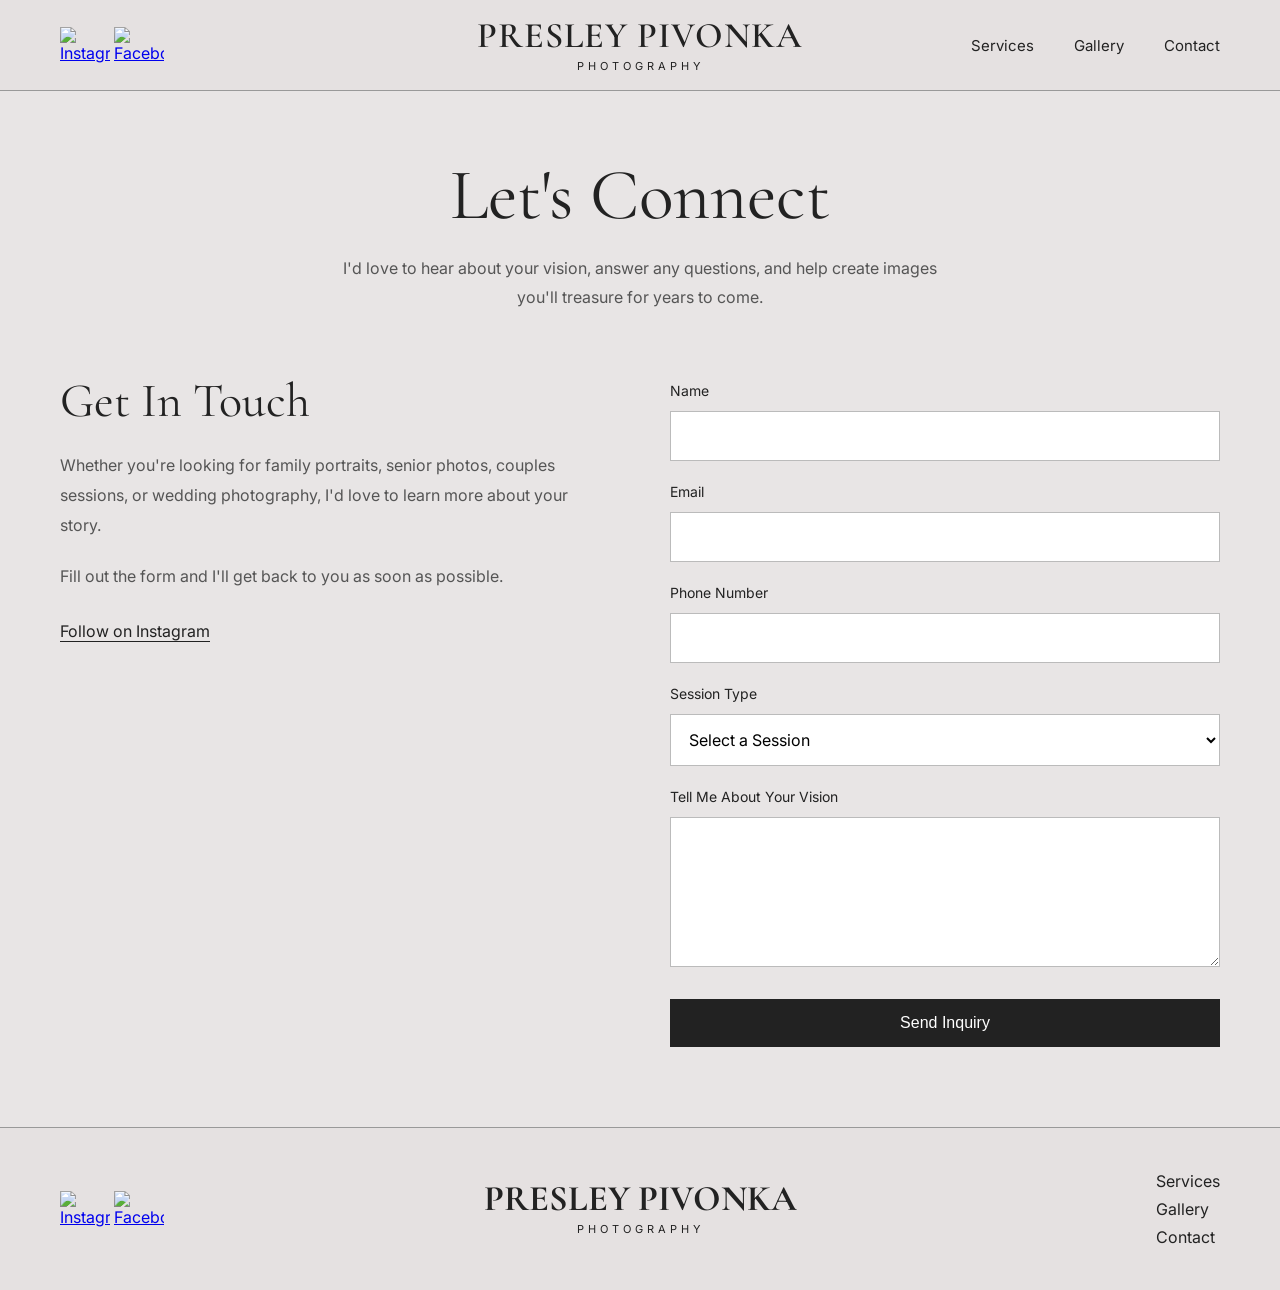
==== contact.html @ 4e693944 "Innitial website upload" ====
<!DOCTYPE html>
<html lang="en">
<head>
    <meta charset="UTF-8">
    <meta name="viewport" content="width=device-width, initial-scale=1.0">

    <title>Contact | Presley Pivonka Photography</title>

    <link rel="preconnect" href="https://fonts.googleapis.com">
    <link rel="preconnect" href="https://fonts.gstatic.com" crossorigin>

    <link href="https://fonts.googleapis.com/css2?family=Cormorant+Garamond:wght@400;600&family=Inter:wght@300;400;500&display=swap" rel="stylesheet">

    <link rel="stylesheet" href="css/style.css">
</head>

<body>

<header>
    <div class="nav-wrapper">

        <div class="socials">
            <a href="https://instagram.com/presley.pivonka/" target="_blank">
				<img src="images/branding/instagram.png" alt="Instagram">
			</a>

			<a href="https://facebook.com/presley.pivonka" target="_blank">
				<img src="images/branding/facebook.png" alt="Facebook">
			</a>
        </div>

        <a href="index.html" class="logo">
            <h1>PRESLEY PIVONKA</h1>
            <span>PHOTOGRAPHY</span>
        </a>

        <nav>
            <ul>
                <li><a href="services.html">Services</a></li>
                <li><a href="gallery.html">Gallery</a></li>
                <li><a href="contact.html">Contact</a></li>
            </ul>
        </nav>

    </div>
</header>

<main class="container">

    <section class="page-header">
        <h1>Let's Connect</h1>

        <p>
            I'd love to hear about your vision, answer any questions,
            and help create images you'll treasure for years to come.
        </p>
    </section>

    <section class="contact-section">

        <div class="contact-info">

            <h2>Get In Touch</h2>

            <p>
                Whether you're looking for family portraits, senior photos,
                couples sessions, or wedding photography, I'd love to learn
                more about your story.
            </p>

            <p>
                Fill out the form and I'll get back to you as soon as possible.
            </p>

            <div class="contact-social">
                <a href="https://instagram.com/yourprofile" target="_blank">
                    Follow on Instagram
                </a>
            </div>

        </div>

        <form 
			class="contact-form" 
			action="https://formspree.io/f/xqejoepv" 
			method="POST"
		>
			<input
				type="hidden"
				name="_subject"
				value="New Photography Inquiry"
			>

			<input
				type="hidden"
				name="_next"
				value="thank-you.html"
			>
			
			<input
				type="text"
				name="_gotcha"
				style="display:none"
			/>

            <label for="name">Name</label>
            <input
                type="text"
                id="name"
                name="name"
                required
            >

            <label for="email">Email</label>
            <input
                type="email"
                id="email"
                name="email"
                required
            >

            <label for="phone">Phone Number</label>
            <input
                type="tel"
                id="phone"
                name="phone"
            >

            <label for="session-type">Session Type</label>
            <select id="session-type" name="session-type">

                <option value="">Select a Session</option>
                <option>Family Session</option>
                <option>Senior Portraits</option>
                <option>Couples Session</option>
                <option>Engagement Session</option>
                <option>Wedding Photography</option>
                <option>Other</option>

            </select>

            <label for="message">Tell Me About Your Vision</label>
            <textarea
                id="message"
                name="message"
                rows="6"
                required
            ></textarea>

            <button type="submit" class="submit-btn">
                Send Inquiry
            </button>

        </form>

    </section>

</main>

<div class="divider"></div>

<footer>

    <div class="footer-inner">

        <div class="footer-socials">
            <a href="https://instagram.com/presley.pivonka/" target="_blank">
				<img src="images/branding/instagram.png" alt="Instagram">
			</a>

			<a href="https://facebook.com/presley.pivonka" target="_blank">
				<img src="images/branding/facebook.png" alt="Facebook">
			</a>
        </div>

        <a href="index.html" class="footer-logo">
            <h4>PRESLEY PIVONKA</h4>
            <span>PHOTOGRAPHY</span>
        </a>

        <div class="footer-links">
            <ul>
                <li><a href="services.html">Services</a></li>
                <li><a href="gallery.html">Gallery</a></li>
                <li><a href="contact.html">Contact</a></li>
            </ul>
        </div>

    </div>

</footer>

</body>
</html>
---- css/style.css ----
/* =====================
   GLOBAL
===================== */

*{
    margin:0;
    padding:0;
    box-sizing:border-box;
}

body{
    background:#e8e5e5;
    color:#222;
    font-family:'Inter', sans-serif;
}

/* =====================
   HEADER
===================== */

header{
    background:#e5e1e1;
    border-bottom:1px solid #999;
}

.nav-wrapper{
    max-width:1200px;
    width:100%;
    margin:auto;
    padding:0 20px;
    height:90px;

    display:grid;
    grid-template-columns:1fr auto 1fr;
    align-items:center;
}

/* Logo Link */

.logo{
    text-align:center;
    line-height:1.1;
    text-decoration:none;
    color:#222;
    display:block;
    cursor:pointer;
    transition:opacity .3s ease;
}

.logo:hover{
    opacity:.8;
}

.logo h1{
    font-family:'Cormorant Garamond', serif;
    font-size:36px;
    letter-spacing:1px;
    font-weight:600;
}

.logo span{
    font-size:11px;
    letter-spacing:4px;
}

/* Social Image */

.socials{
    justify-self:start;
}

.socials a{
    display:inline-block;
}

.socials img{
    width:50px;
    height:auto;
    display:block;
    transition:opacity .3s ease;
}

.socials img:hover{
    opacity:.8;
}

/* Navigation */

nav{
    justify-self:end;
}

nav ul{
    display:flex;
    list-style:none;
    gap:40px;
}

nav a{
    text-decoration:none;
    color:#222;
    font-size:15px;
    transition:opacity .3s ease;
}

nav a:hover{
    opacity:.7;
}

/* =====================
   MAIN CONTENT
===================== */

.container{
    max-width:1200px; 
    width:100%;
    margin:25px auto 0;
    padding:0 20px;
}

/* Hero Images */

.hero-grid{
    display:grid;
    grid-template-columns:1fr 1fr;
    gap:12px;
}

.hero-grid img{
    width:100%;
    height:800px;
    object-fit:cover;
    display:block;
}

/* =====================
   ABOUT SECTION
===================== */

.about{
    margin-top:28px;

    display:grid;
    grid-template-columns:38% 62%;
    gap:18px;
    align-items:start;
}

.about-image img{
    width:100%;
    height:250px;
    object-fit:cover;
    border:1px solid #555;
}

.about-content small{
    display:block;
    margin-bottom:14px;
    font-size:14px;
}

.about-content h2{
    font-size:58px;
    font-weight:300;
    margin-bottom:25px;
    font-family:'Cormorant Garamond', serif;
}

.about-content p{
    max-width:520px;
    line-height:1.9;
    color:#555;
    margin-bottom:22px;
}

/* =====================
   CTA
===================== */

.cta{
    text-align:center;
    margin:55px 0 40px;
}

.cta h3{
    font-family:'Cormorant Garamond', serif;
    font-size:64px;
    font-weight:400;
}

/* =====================
   DIVIDER
===================== */

.divider{
    border-top:1px solid #999;
}

/* =====================
   FOOTER
===================== */

footer{
    background:#e5e1e1;
    padding:35px 0;
}

.footer-inner{
    max-width:1200px;
    width:100%;
    margin:auto;
    padding:0 20px;

    display:grid;
    grid-template-columns:1fr auto 1fr;
    align-items:center;
}

/* Footer Social Image */

.footer-socials{
    justify-self:start;
}

.footer-socials a{
    display:inline-block;
}

.footer-socials img{
    width:50px;
    height:auto;
    display:block;
    transition:opacity .3s ease;
}

.footer-socials img:hover{
    opacity:.8;
}

/* Footer Logo Link */

.footer-logo{
    text-align:center;
    text-decoration:none;
    color:#222;
    display:block;
    cursor:pointer;
    transition:opacity .3s ease;
}

.footer-logo:hover{
    opacity:.8;
}

.footer-logo h4{
    font-family:'Cormorant Garamond', serif;
    font-size:36px;
    line-height:1;
}

.footer-logo span{
    font-size:11px;
    letter-spacing:4px;
}

.footer-links{
    justify-self:end;
}

.footer-links ul{
    list-style:none;
}

.footer-links li{
    margin:8px 0;
}

.footer-links a{
    text-decoration:none;
    color:#222;
}

.footer-links a:hover{
    opacity:.7;
}

/* =====================
   TABLET
===================== */

@media (max-width:900px){

    .nav-wrapper,
    .footer-inner{
        grid-template-columns:1fr;
        gap:20px;
        height:auto;
        padding:20px;
        text-align:center;
    }

    nav,
    .footer-links{
        justify-self:center;
    }

    .socials,
    .footer-socials{
        justify-self:center;
    }

    nav ul{
        flex-wrap:wrap;
        justify-content:center;
        gap:20px;
    }

    .hero-grid{
        grid-template-columns:1fr;
        gap:20px;
    }

    .hero-grid img{
        height:auto;
        aspect-ratio:4/5;
    }

    .about{
        grid-template-columns:1fr;
        gap:30px;
    }

    .about-content{
        text-align:center;
    }

    .about-content p{
        max-width:100%;
    }

    .about-content h2{
        font-size:42px;
    }

    .cta{
        padding:0 20px;
    }

    .cta h3{
        font-size:42px;
        line-height:1.2;
    }
}

/* =====================
   MOBILE
===================== */

@media (max-width:480px){

    .container{
        padding:0 16px;
    }

    .nav-wrapper,
    .footer-inner{
        padding:16px;
    }

    .logo h1,
    .footer-logo h4{
        font-size:28px;
    }

    .about-content h2{
        font-size:34px;
    }

    .cta h3{
        font-size:32px;
    }

    nav ul{
        gap:15px;
    }

    .socials img,
    .footer-socials img{
        width:40px;
    }
}
/* =====================
   GALLERY PAGE
===================== */

.page-header{
    text-align:center;
    margin:60px 0;
}

.page-header h1{
    font-family:'Cormorant Garamond', serif;
    font-size:72px;
    font-weight:400;
    margin-bottom:15px;
}

.page-header p{
    max-width:600px;
    margin:0 auto;
    line-height:1.8;
    color:#555;
}

.gallery-section{
    margin-bottom:80px;
}

.gallery-section h2{
    font-family:'Cormorant Garamond', serif;
    font-size:48px;
    font-weight:400;
    margin-bottom:25px;
    text-align:center;
}

.gallery-grid{
    display:grid;
    grid-template-columns:repeat(auto-fit, minmax(300px, 1fr));
    gap:20px;
}

.gallery-grid img{
    width:100%;
    aspect-ratio:4/5;
    object-fit:cover;
    display:block;
    transition:transform .3s ease;
}

.gallery-grid img:hover{
    transform:scale(1.02);
}

@media (max-width:768px){

    .page-header h1{
        font-size:52px;
    }

    .gallery-section h2{
        font-size:36px;
    }

    .gallery-grid{
        grid-template-columns:1fr;
    }
}

/* =====================
   CONTACT PAGE
===================== */

.contact-section{
    display:grid;
    grid-template-columns:1fr 1fr;
    gap:60px;
    margin-bottom:80px;
}

.contact-info h2{
    font-family:'Cormorant Garamond', serif;
    font-size:48px;
    font-weight:400;
    margin-bottom:20px;
}

.contact-info p{
    line-height:1.9;
    color:#555;
    margin-bottom:20px;
}

.contact-social{
    margin-top:30px;
}

.contact-social a{
    text-decoration:none;
    color:#222;
    border-bottom:1px solid #222;
}

.contact-form{
    display:flex;
    flex-direction:column;
    gap:12px;
}

.contact-form label{
    font-size:14px;
    margin-top:10px;
}

.contact-form input,
.contact-form select,
.contact-form textarea{
    padding:14px;
    border:1px solid #bbb;
    background:#fff;
    font-size:16px;
    font-family:'Inter', sans-serif;
}

.contact-form textarea{
    resize:vertical;
}

.submit-btn{
    margin-top:20px;
    padding:15px;
    border:none;
    background:#222;
    color:#fff;
    cursor:pointer;
    font-size:16px;
    transition:opacity .3s ease;
}

.submit-btn:hover{
    opacity:.85;
}

@media (max-width:900px){

    .contact-section{
        grid-template-columns:1fr;
        gap:40px;
    }

    .contact-info{
        text-align:center;
    }

    .contact-info h2{
        font-size:40px;
    }
}

/* =====================
   SERVICES PAGE
===================== */

.services-grid{
    display:grid;
    grid-template-columns:repeat(auto-fit, minmax(300px, 1fr));
    gap:30px;
    margin-bottom:80px;
}

.service-card{
    background:#fff;
    overflow:hidden;
    border:1px solid #ddd;
}

.service-card img{
    width:100%;
    aspect-ratio:4/3;
    object-fit:cover;
    display:block;
}

.service-card h2{
    font-family:'Cormorant Garamond', serif;
    font-size:36px;
    font-weight:400;
    padding:25px 25px 10px;
}

.service-card p{
    padding:0 25px;
    line-height:1.8;
    color:#555;
}

.service-card h3{
    padding:20px 25px;
    font-size:18px;
    font-weight:500;
}

.service-btn{
    display:inline-block;
    margin:0 25px 25px;
    padding:12px 24px;
    background:#222;
    color:#fff;
    text-decoration:none;
    transition:opacity .3s ease;
}

.service-btn:hover{
    opacity:.85;
}

.services-cta{
    text-align:center;
    padding:80px 20px;
}

.services-cta h2{
    font-family:'Cormorant Garamond', serif;
    font-size:52px;
    font-weight:400;
    margin-bottom:20px;
}

.services-cta p{
    max-width:600px;
    margin:0 auto 30px;
    line-height:1.8;
    color:#555;
}

@media (max-width:768px){

    .services-cta h2{
        font-size:38px;
    }

    .service-card h2{
        font-size:30px;
    }
}
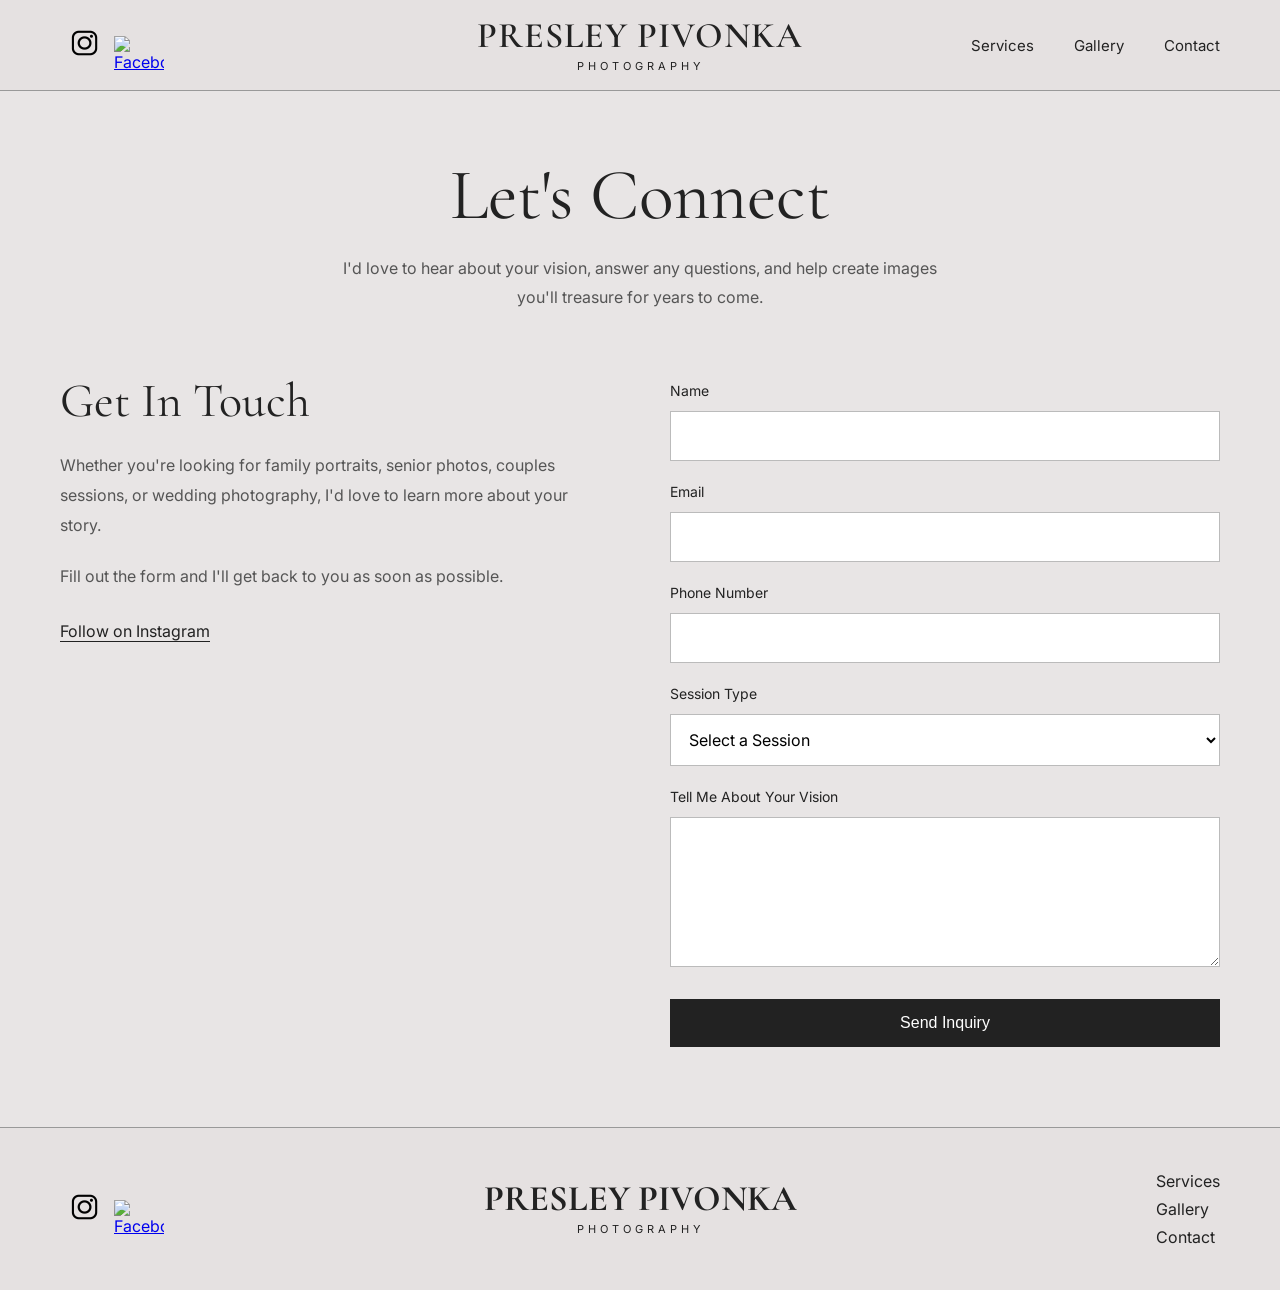
==== commit d2ee91c2: "Fixed formspace url" ====
--- a/contact.html
+++ b/contact.html
@@ -11,6 +11,11 @@
 
     <link href="https://fonts.googleapis.com/css2?family=Cormorant+Garamond:wght@400;600&family=Inter:wght@300;400;500&display=swap" rel="stylesheet">
 
+	<link rel="icon" href="images/branding/favicon.ico" sizes="any">
+	<link rel="icon" type="image/png" sizes="32x32" href="images/branding/favicon-32x32.png">
+	<link rel="icon" type="image/png" sizes="192x192" href="images/branding/favicon-192x192.png">
+	<link rel="apple-touch-icon" href="images/branding/favicon-192x192.png">
+
     <link rel="stylesheet" href="css/style.css">
 </head>
 
@@ -20,11 +25,11 @@
     <div class="nav-wrapper">
 
         <div class="socials">
-            <a href="https://instagram.com/presley.pivonka/" target="_blank">
+            <a href="https://instagram.com/presley.pivonka/" target="_blank" rel="noopener noreferrer">
 				<img src="images/branding/instagram.png" alt="Instagram">
 			</a>
 
-			<a href="https://facebook.com/presley.pivonka" target="_blank">
+			<a href="https://facebook.com/presley.pivonka" target="_blank" rel="noopener noreferrer">
 				<img src="images/branding/facebook.png" alt="Facebook">
 			</a>
         </div>
@@ -73,7 +78,7 @@
             </p>
 
             <div class="contact-social">
-                <a href="https://instagram.com/yourprofile" target="_blank">
+                <a href="https://instagram.com/presley.pivonka/" target="_blank" rel="noopener noreferrer">
                     Follow on Instagram
                 </a>
             </div>
@@ -94,7 +99,7 @@
 			<input
 				type="hidden"
 				name="_next"
-				value="thank-you.html"
+				value="https://presleypivonkaphotography.com/thank-you.html"
 			>
 			
 			<input
@@ -164,11 +169,11 @@
     <div class="footer-inner">
 
         <div class="footer-socials">
-            <a href="https://instagram.com/presley.pivonka/" target="_blank">
+            <a href="https://instagram.com/presley.pivonka/" target="_blank" rel="noopener noreferrer">
 				<img src="images/branding/instagram.png" alt="Instagram">
 			</a>
 
-			<a href="https://facebook.com/presley.pivonka" target="_blank">
+			<a href="https://facebook.com/presley.pivonka" target="_blank" rel="noopener noreferrer">
 				<img src="images/branding/facebook.png" alt="Facebook">
 			</a>
         </div>
